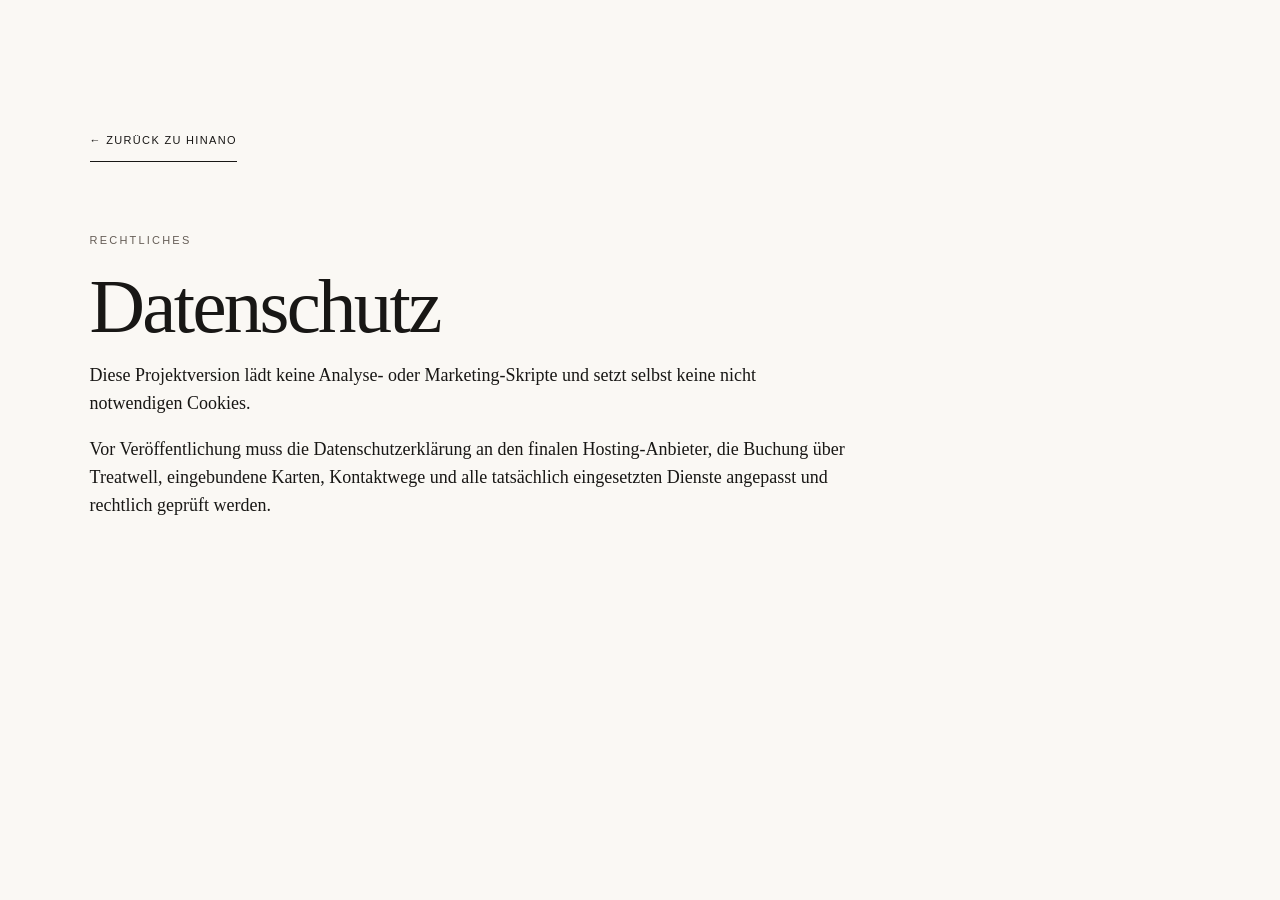
==== datenschutz.html @ ec7475c5 "Add files via upload" ====
<!doctype html><html lang="de"><head><meta charset="utf-8"><meta name="viewport" content="width=device-width,initial-scale=1"><title>Datenschutz · Hinano</title><link rel="stylesheet" href="styles.css"></head><body><main class="contact"><a class="quiet" href="index.html">← Zurück zu Hinano</a><div style="display:block;margin-top:70px"><p class="eyebrow">Rechtliches</p><h2>Datenschutz</h2></div><div style="max-width:760px;font-family:Georgia,serif;font-size:18px"><p>Diese Projektversion lädt keine Analyse- oder Marketing-Skripte und setzt selbst keine nicht notwendigen Cookies.</p><p>Vor Veröffentlichung muss die Datenschutzerklärung an den finalen Hosting-Anbieter, die Buchung über Treatwell, eingebundene Karten, Kontaktwege und alle tatsächlich eingesetzten Dienste angepasst und rechtlich geprüft werden.</p></div></main></body></html>
---- styles.css ----
:root{--cream:#f3efe8;--paper:#faf8f4;--ink:#181715;--earth:#544842;--cognac:#9b6845;--gold:#b28b50;--line:#d8d0c6}*{box-sizing:border-box}html{scroll-behavior:smooth}body{margin:0;background:var(--paper);color:var(--ink);font-family:Arial,Helvetica,sans-serif;font-size:16px;line-height:1.55}h1,h2,h3{font-family:Georgia,'Times New Roman',serif;font-weight:400;line-height:.98;margin:0}a{color:inherit;text-decoration:none}.site-header{height:86px;display:grid;grid-template-columns:180px 1fr 120px;align-items:center;padding:0 4vw;position:sticky;top:0;z-index:20;background:rgba(250,248,244,.94);backdrop-filter:blur(14px);border-bottom:1px solid rgba(0,0,0,.06)}.brand img{width:150px;display:block}.site-header nav{display:flex;justify-content:center;gap:32px;font-size:12px;text-transform:uppercase;letter-spacing:.12em}.book{display:inline-flex;justify-content:center;align-items:center;background:var(--ink);color:white;padding:16px 24px;text-transform:uppercase;letter-spacing:.12em;font-size:12px}.book.small{padding:12px 18px}.menu,.mobile-nav{display:none}.hero{min-height:calc(100vh - 86px);display:grid;grid-template-columns:48% 52%;background:var(--cream)}.hero-copy{padding:8vh 7vw 6vh;display:flex;flex-direction:column;justify-content:center}.hero-logo{width:min(390px,80%);margin-bottom:6vh}.eyebrow{text-transform:uppercase;letter-spacing:.2em;font-size:11px;margin:0 0 20px;color:#655d56}.hero h1{font-size:clamp(56px,6.2vw,104px);letter-spacing:-.04em}.lead{font-family:Georgia,serif;font-size:20px;max-width:540px;margin:28px 0}.actions{display:flex;gap:22px;align-items:center}.quiet{display:inline-block;border-bottom:1px solid;padding:12px 0;text-transform:uppercase;letter-spacing:.12em;font-size:11px}.location{margin-top:40px;font-size:12px;letter-spacing:.08em}.hero-image{position:relative;min-height:650px;overflow:hidden}.hero-image img{width:100%;height:100%;object-fit:cover}.image-note{position:absolute;left:30px;bottom:30px;background:rgba(250,248,244,.9);padding:12px 16px;font-family:Georgia,serif}.statement{padding:130px 8vw;text-align:center;max-width:1050px;margin:auto}.statement h2,.section-title h2,.experience h2,.team h2,.contact h2{font-size:clamp(48px,6vw,86px);letter-spacing:-.035em}.statement>p:not(.eyebrow){font-family:Georgia,serif;font-size:23px;max-width:720px;margin:32px auto}.pillars{display:flex;justify-content:center;gap:0;margin-top:55px}.pillars span{padding:0 40px;border-right:1px solid var(--line);text-transform:uppercase;letter-spacing:.18em;font-size:11px}.pillars span:last-child{border:0}.treatments{padding:110px 6vw;background:var(--earth);color:#f7f3ed}.section-title{max-width:720px;margin-bottom:60px}.section-title>p:last-child{max-width:580px;font-family:Georgia,serif;font-size:19px}.treatments .eyebrow{color:#d6c9bd}.cards{display:grid;grid-template-columns:1fr 1fr;border-top:1px solid rgba(255,255,255,.25)}.cards article{padding:48px 5vw 52px 0;border-bottom:1px solid rgba(255,255,255,.25)}.cards article:nth-child(odd){border-right:1px solid rgba(255,255,255,.25)}.cards article:nth-child(even){padding-left:5vw}.cards article>span{color:#d6c9bd;font-size:11px;letter-spacing:.15em}.cards h3{font-size:38px;margin:20px 0}.cards p{max-width:520px;color:#ddd4cb}.prices{display:flex;gap:16px;flex-wrap:wrap;margin:26px 0}.prices b{font-weight:400;font-size:12px;border:1px solid rgba(255,255,255,.25);padding:8px 10px}.cards a{font-size:12px;text-transform:uppercase;letter-spacing:.14em}.offer{margin-top:60px;border:1px solid rgba(255,255,255,.35);padding:30px;display:grid;grid-template-columns:1fr 1fr 2fr;align-items:center}.offer span{text-transform:uppercase;letter-spacing:.15em;font-size:11px}.offer strong{font-family:Georgia,serif;font-size:30px;font-weight:400}.offer p{margin:0}.experience{padding:120px 7vw;display:grid;grid-template-columns:1fr 1fr;gap:80px}.experience-grid{display:grid;grid-template-columns:1fr 1fr}.experience-grid article{padding:30px;border-top:1px solid var(--line)}.experience-grid b{font-family:Georgia,serif;font-size:24px;font-weight:400}.experience-grid p{font-size:14px;color:#5c554f}.team{display:grid;grid-template-columns:48% 52%;background:#1d1b19;color:white}.team-photo img{width:100%;height:100%;min-height:720px;object-fit:cover;object-position:center 25%}.team-copy{padding:110px 8vw;display:flex;flex-direction:column;justify-content:center}.team .eyebrow{color:#bcb2a9}.team-copy>p:not(.eyebrow){font-family:Georgia,serif;font-size:19px;color:#d6d0c9;max-width:580px;margin:32px 0}.team-names{margin-top:30px;border-top:1px solid #514d48}.team-names div{display:flex;justify-content:space-between;gap:20px;padding:20px 0;border-bottom:1px solid #514d48}.team-names strong{font-family:Georgia,serif;font-size:20px;font-weight:400}.team-names span{color:#bcb2a9;font-size:13px}.studio{padding:120px 6vw}.gallery{display:grid;grid-template-columns:1fr 1.5fr 1fr;gap:14px}.gallery img{width:100%;height:560px;object-fit:cover}.gallery img:first-child,.gallery img:last-child{height:440px;margin-top:60px}.booking{padding:130px 6vw;text-align:center;background:var(--cream)}.booking img{width:300px;max-width:70%;margin-bottom:40px}.booking h2{font-size:clamp(54px,7vw,100px)}.booking>p:not(.eyebrow){font-family:Georgia,serif;font-size:20px}.booking .book{margin:24px 0 14px}.booking small{display:block;color:#706961}.contact{padding:120px 7vw}.contact>div:first-child{display:grid;grid-template-columns:1fr 1.3fr;margin-bottom:70px}.contact-grid{display:grid;grid-template-columns:repeat(3,1fr);border-top:1px solid var(--line);border-bottom:1px solid var(--line)}.contact-grid>div{padding:32px 30px 32px 0}.contact-grid b{text-transform:uppercase;letter-spacing:.16em;font-size:11px}.contact-grid p{font-family:Georgia,serif;font-size:18px}footer{background:var(--earth);color:white;padding:70px 7vw 35px;text-align:center}footer img{width:240px}footer>p{font-family:Georgia,serif;font-size:20px}footer>div{display:flex;justify-content:center;gap:25px;margin-top:45px;padding-top:25px;border-top:1px solid rgba(255,255,255,.2);font-size:11px;text-transform:uppercase;letter-spacing:.1em}.notice{position:fixed;left:50%;bottom:25px;transform:translate(-50%,120px);background:#181715;color:white;padding:14px 18px;font-size:13px;z-index:50;transition:.3s}.notice.show{transform:translate(-50%,0)}
@media(max-width:900px){.site-header{grid-template-columns:1fr auto auto;gap:16px;height:72px}.brand img{width:120px}.site-header nav{display:none}.menu{display:block;border:0;background:none;text-transform:uppercase;letter-spacing:.12em;font-size:11px}.mobile-nav{position:fixed;top:72px;left:0;right:0;z-index:19;background:var(--paper);padding:25px 5vw;border-bottom:1px solid var(--line)}.mobile-nav.open{display:grid;gap:18px}.hero{grid-template-columns:1fr}.hero-copy{padding:70px 7vw}.hero-logo{margin-bottom:45px}.hero-image{min-height:65vh}.experience,.team{grid-template-columns:1fr}.team-photo img{min-height:520px}.gallery{grid-template-columns:1fr 1fr}.gallery img,.gallery img:first-child,.gallery img:last-child{height:380px;margin:0}.gallery img:nth-child(2){grid-column:span 2}.contact>div:first-child{grid-template-columns:1fr}.contact-grid{grid-template-columns:1fr}.offer{grid-template-columns:1fr;gap:10px}.cards{grid-template-columns:1fr}.cards article:nth-child(odd){border-right:0}.cards article:nth-child(even){padding-left:0}.pillars{flex-direction:column;gap:12px}.pillars span{border:0;padding:0}.experience{gap:40px}.actions{align-items:flex-start;flex-direction:column}}@media(max-width:560px){.site-header .book.small{display:none}.site-header{grid-template-columns:1fr auto}.hero h1{font-size:52px}.statement,.treatments,.experience,.studio,.contact{padding-top:85px;padding-bottom:85px}.statement h2,.section-title h2,.experience h2,.team h2,.contact h2{font-size:46px}.cards h3{font-size:31px}.experience-grid{grid-template-columns:1fr}.team-copy{padding:80px 7vw}.team-names div{flex-direction:column}.gallery{display:block}.gallery img,.gallery img:first-child,.gallery img:last-child{height:320px;margin:0 0 12px}.contact-grid{display:block}footer>div{flex-wrap:wrap}.hero-image{min-height:500px}}
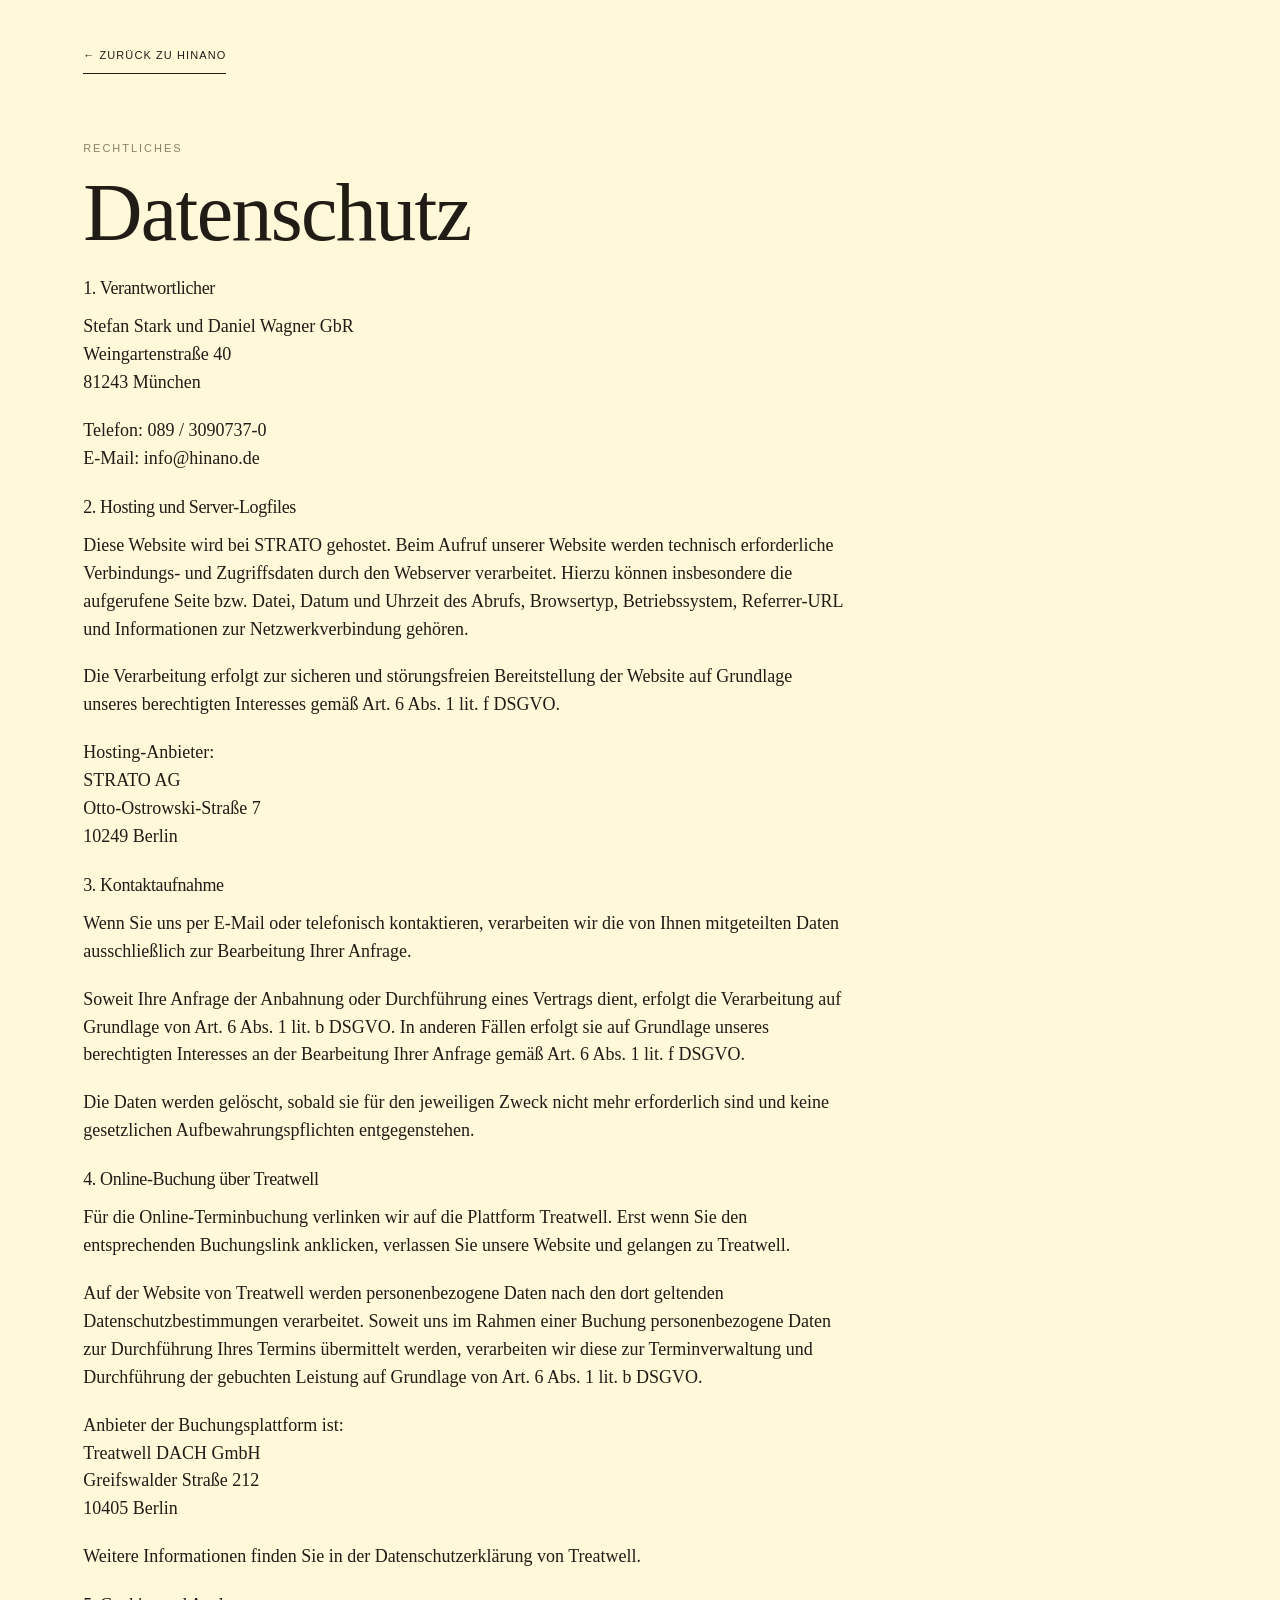
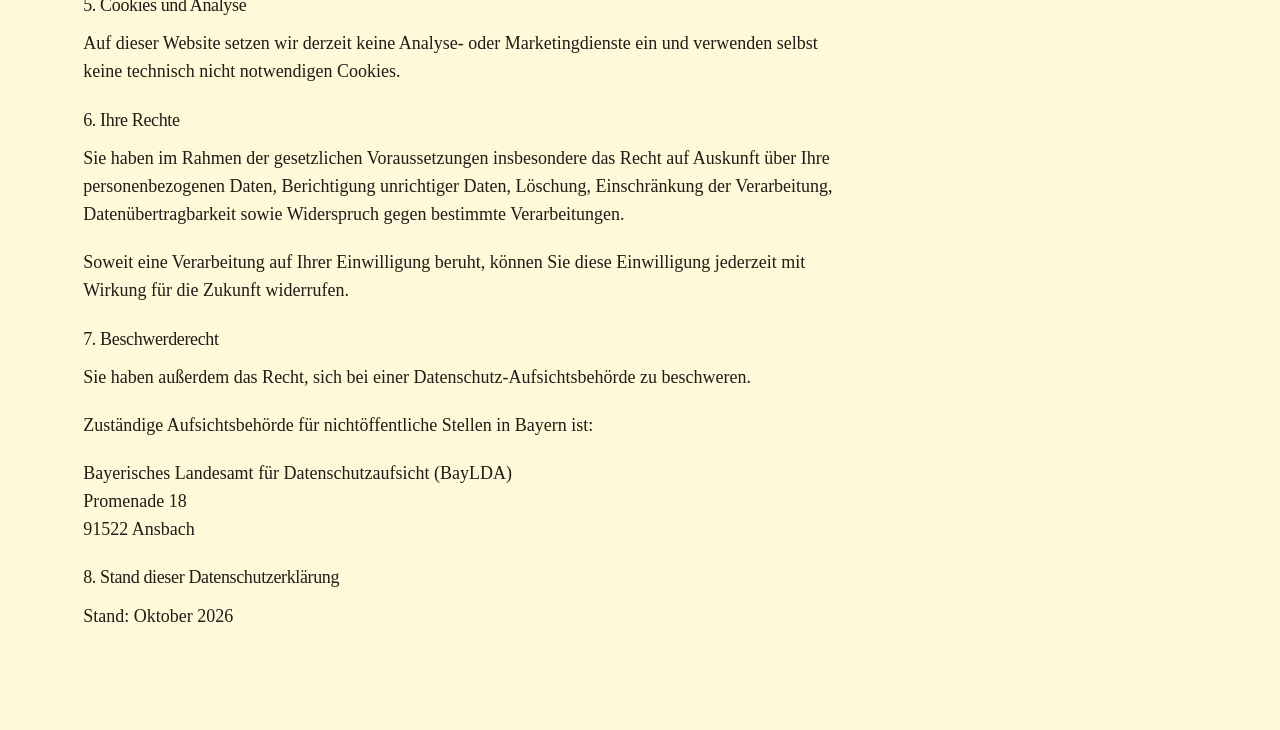
==== commit 5c2d59a2: "Add files via upload" ====
--- a/datenschutz.html
+++ b/datenschutz.html
@@ -1 +1,13 @@
-<!doctype html><html lang="de"><head><meta charset="utf-8"><meta name="viewport" content="width=device-width,initial-scale=1"><title>Datenschutz · Hinano</title><link rel="stylesheet" href="styles.css"></head><body><main class="contact"><a class="quiet" href="index.html">← Zurück zu Hinano</a><div style="display:block;margin-top:70px"><p class="eyebrow">Rechtliches</p><h2>Datenschutz</h2></div><div style="max-width:760px;font-family:Georgia,serif;font-size:18px"><p>Diese Projektversion lädt keine Analyse- oder Marketing-Skripte und setzt selbst keine nicht notwendigen Cookies.</p><p>Vor Veröffentlichung muss die Datenschutzerklärung an den finalen Hosting-Anbieter, die Buchung über Treatwell, eingebundene Karten, Kontaktwege und alle tatsächlich eingesetzten Dienste angepasst und rechtlich geprüft werden.</p></div></main></body></html>
+<!doctype html>
+<html lang="de"><head><meta charset="utf-8"><meta name="viewport" content="width=device-width,initial-scale=1"><title>Datenschutz · Hinano</title><link rel="stylesheet" href="styles.css"><style>
+.legal-page{min-height:100vh;background:#fff8d9;padding:42px 6.5vw 80px;color:#211c16}.legal-page .legal-back{display:inline-block;font:11px "Plus Jakarta Sans",sans-serif;letter-spacing:.1em;text-transform:uppercase;border-bottom:1px solid #211c16;padding-bottom:12px}.legal-page .legal-kicker{margin:68px 0 18px;font:11px "Plus Jakarta Sans",sans-serif;letter-spacing:.18em;text-transform:uppercase;color:#8d806a}.legal-page h1{font-size:clamp(54px,7vw,82px);line-height:1;margin:0 0 22px}.legal-copy{max-width:760px;font:18px/1.55 Georgia,"Times New Roman",serif}.legal-copy p{margin:0 0 20px}.legal-copy h2{font:18px/1.4 Georgia,"Times New Roman",serif;margin:22px 0 12px}.legal-copy strong{font-weight:400}@media(max-width:600px){.legal-page{padding:28px 7vw 55px}.legal-page .legal-kicker{margin-top:54px}.legal-copy{font-size:16px}}
+</style></head><body><main class="legal-page"><a class="legal-back" href="index.html">← Zurück zu Hinano</a><p class="legal-kicker">Rechtliches</p><h1>Datenschutz</h1><div class="legal-copy">
+<h2>1. Verantwortlicher</h2><p>Stefan Stark und Daniel Wagner GbR<br>Weingartenstraße 40<br>81243 München</p><p>Telefon: 089 / 3090737-0<br>E-Mail: info@hinano.de</p>
+<h2>2. Hosting und Server-Logfiles</h2><p>Diese Website wird bei STRATO gehostet. Beim Aufruf unserer Website werden technisch erforderliche Verbindungs- und Zugriffsdaten durch den Webserver verarbeitet. Hierzu können insbesondere die aufgerufene Seite bzw. Datei, Datum und Uhrzeit des Abrufs, Browsertyp, Betriebssystem, Referrer-URL und Informationen zur Netzwerkverbindung gehören.</p><p>Die Verarbeitung erfolgt zur sicheren und störungsfreien Bereitstellung der Website auf Grundlage unseres berechtigten Interesses gemäß Art. 6 Abs. 1 lit. f DSGVO.</p><p>Hosting-Anbieter:<br>STRATO AG<br>Otto-Ostrowski-Straße 7<br>10249 Berlin</p>
+<h2>3. Kontaktaufnahme</h2><p>Wenn Sie uns per E-Mail oder telefonisch kontaktieren, verarbeiten wir die von Ihnen mitgeteilten Daten ausschließlich zur Bearbeitung Ihrer Anfrage.</p><p>Soweit Ihre Anfrage der Anbahnung oder Durchführung eines Vertrags dient, erfolgt die Verarbeitung auf Grundlage von Art. 6 Abs. 1 lit. b DSGVO. In anderen Fällen erfolgt sie auf Grundlage unseres berechtigten Interesses an der Bearbeitung Ihrer Anfrage gemäß Art. 6 Abs. 1 lit. f DSGVO.</p><p>Die Daten werden gelöscht, sobald sie für den jeweiligen Zweck nicht mehr erforderlich sind und keine gesetzlichen Aufbewahrungspflichten entgegenstehen.</p>
+<h2>4. Online-Buchung über Treatwell</h2><p>Für die Online-Terminbuchung verlinken wir auf die Plattform Treatwell. Erst wenn Sie den entsprechenden Buchungslink anklicken, verlassen Sie unsere Website und gelangen zu Treatwell.</p><p>Auf der Website von Treatwell werden personenbezogene Daten nach den dort geltenden Datenschutzbestimmungen verarbeitet. Soweit uns im Rahmen einer Buchung personenbezogene Daten zur Durchführung Ihres Termins übermittelt werden, verarbeiten wir diese zur Terminverwaltung und Durchführung der gebuchten Leistung auf Grundlage von Art. 6 Abs. 1 lit. b DSGVO.</p><p>Anbieter der Buchungsplattform ist:<br>Treatwell DACH GmbH<br>Greifswalder Straße 212<br>10405 Berlin</p><p>Weitere Informationen finden Sie in der Datenschutzerklärung von Treatwell.</p>
+<h2>5. Cookies und Analyse</h2><p>Auf dieser Website setzen wir derzeit keine Analyse- oder Marketingdienste ein und verwenden selbst keine technisch nicht notwendigen Cookies.</p>
+<h2>6. Ihre Rechte</h2><p>Sie haben im Rahmen der gesetzlichen Voraussetzungen insbesondere das Recht auf Auskunft über Ihre personenbezogenen Daten, Berichtigung unrichtiger Daten, Löschung, Einschränkung der Verarbeitung, Datenübertragbarkeit sowie Widerspruch gegen bestimmte Verarbeitungen.</p><p>Soweit eine Verarbeitung auf Ihrer Einwilligung beruht, können Sie diese Einwilligung jederzeit mit Wirkung für die Zukunft widerrufen.</p>
+<h2>7. Beschwerderecht</h2><p>Sie haben außerdem das Recht, sich bei einer Datenschutz-Aufsichtsbehörde zu beschweren.</p><p>Zuständige Aufsichtsbehörde für nichtöffentliche Stellen in Bayern ist:</p><p>Bayerisches Landesamt für Datenschutzaufsicht (BayLDA)<br>Promenade 18<br>91522 Ansbach</p>
+<h2>8. Stand dieser Datenschutzerklärung</h2><p>Stand: Oktober 2026</p>
+</div></main></body></html>
--- a/styles.css
+++ b/styles.css
@@ -1,2 +1,267 @@
 :root{--cream:#f3efe8;--paper:#faf8f4;--ink:#181715;--earth:#544842;--cognac:#9b6845;--gold:#b28b50;--line:#d8d0c6}*{box-sizing:border-box}html{scroll-behavior:smooth}body{margin:0;background:var(--paper);color:var(--ink);font-family:Arial,Helvetica,sans-serif;font-size:16px;line-height:1.55}h1,h2,h3{font-family:Georgia,'Times New Roman',serif;font-weight:400;line-height:.98;margin:0}a{color:inherit;text-decoration:none}.site-header{height:86px;display:grid;grid-template-columns:180px 1fr 120px;align-items:center;padding:0 4vw;position:sticky;top:0;z-index:20;background:rgba(250,248,244,.94);backdrop-filter:blur(14px);border-bottom:1px solid rgba(0,0,0,.06)}.brand img{width:150px;display:block}.site-header nav{display:flex;justify-content:center;gap:32px;font-size:12px;text-transform:uppercase;letter-spacing:.12em}.book{display:inline-flex;justify-content:center;align-items:center;background:var(--ink);color:white;padding:16px 24px;text-transform:uppercase;letter-spacing:.12em;font-size:12px}.book.small{padding:12px 18px}.menu,.mobile-nav{display:none}.hero{min-height:calc(100vh - 86px);display:grid;grid-template-columns:48% 52%;background:var(--cream)}.hero-copy{padding:8vh 7vw 6vh;display:flex;flex-direction:column;justify-content:center}.hero-logo{width:min(390px,80%);margin-bottom:6vh}.eyebrow{text-transform:uppercase;letter-spacing:.2em;font-size:11px;margin:0 0 20px;color:#655d56}.hero h1{font-size:clamp(56px,6.2vw,104px);letter-spacing:-.04em}.lead{font-family:Georgia,serif;font-size:20px;max-width:540px;margin:28px 0}.actions{display:flex;gap:22px;align-items:center}.quiet{display:inline-block;border-bottom:1px solid;padding:12px 0;text-transform:uppercase;letter-spacing:.12em;font-size:11px}.location{margin-top:40px;font-size:12px;letter-spacing:.08em}.hero-image{position:relative;min-height:650px;overflow:hidden}.hero-image img{width:100%;height:100%;object-fit:cover}.image-note{position:absolute;left:30px;bottom:30px;background:rgba(250,248,244,.9);padding:12px 16px;font-family:Georgia,serif}.statement{padding:130px 8vw;text-align:center;max-width:1050px;margin:auto}.statement h2,.section-title h2,.experience h2,.team h2,.contact h2{font-size:clamp(48px,6vw,86px);letter-spacing:-.035em}.statement>p:not(.eyebrow){font-family:Georgia,serif;font-size:23px;max-width:720px;margin:32px auto}.pillars{display:flex;justify-content:center;gap:0;margin-top:55px}.pillars span{padding:0 40px;border-right:1px solid var(--line);text-transform:uppercase;letter-spacing:.18em;font-size:11px}.pillars span:last-child{border:0}.treatments{padding:110px 6vw;background:var(--earth);color:#f7f3ed}.section-title{max-width:720px;margin-bottom:60px}.section-title>p:last-child{max-width:580px;font-family:Georgia,serif;font-size:19px}.treatments .eyebrow{color:#d6c9bd}.cards{display:grid;grid-template-columns:1fr 1fr;border-top:1px solid rgba(255,255,255,.25)}.cards article{padding:48px 5vw 52px 0;border-bottom:1px solid rgba(255,255,255,.25)}.cards article:nth-child(odd){border-right:1px solid rgba(255,255,255,.25)}.cards article:nth-child(even){padding-left:5vw}.cards article>span{color:#d6c9bd;font-size:11px;letter-spacing:.15em}.cards h3{font-size:38px;margin:20px 0}.cards p{max-width:520px;color:#ddd4cb}.prices{display:flex;gap:16px;flex-wrap:wrap;margin:26px 0}.prices b{font-weight:400;font-size:12px;border:1px solid rgba(255,255,255,.25);padding:8px 10px}.cards a{font-size:12px;text-transform:uppercase;letter-spacing:.14em}.offer{margin-top:60px;border:1px solid rgba(255,255,255,.35);padding:30px;display:grid;grid-template-columns:1fr 1fr 2fr;align-items:center}.offer span{text-transform:uppercase;letter-spacing:.15em;font-size:11px}.offer strong{font-family:Georgia,serif;font-size:30px;font-weight:400}.offer p{margin:0}.experience{padding:120px 7vw;display:grid;grid-template-columns:1fr 1fr;gap:80px}.experience-grid{display:grid;grid-template-columns:1fr 1fr}.experience-grid article{padding:30px;border-top:1px solid var(--line)}.experience-grid b{font-family:Georgia,serif;font-size:24px;font-weight:400}.experience-grid p{font-size:14px;color:#5c554f}.team{display:grid;grid-template-columns:48% 52%;background:#1d1b19;color:white}.team-photo img{width:100%;height:100%;min-height:720px;object-fit:cover;object-position:center 25%}.team-copy{padding:110px 8vw;display:flex;flex-direction:column;justify-content:center}.team .eyebrow{color:#bcb2a9}.team-copy>p:not(.eyebrow){font-family:Georgia,serif;font-size:19px;color:#d6d0c9;max-width:580px;margin:32px 0}.team-names{margin-top:30px;border-top:1px solid #514d48}.team-names div{display:flex;justify-content:space-between;gap:20px;padding:20px 0;border-bottom:1px solid #514d48}.team-names strong{font-family:Georgia,serif;font-size:20px;font-weight:400}.team-names span{color:#bcb2a9;font-size:13px}.studio{padding:120px 6vw}.gallery{display:grid;grid-template-columns:1fr 1.5fr 1fr;gap:14px}.gallery img{width:100%;height:560px;object-fit:cover}.gallery img:first-child,.gallery img:last-child{height:440px;margin-top:60px}.booking{padding:130px 6vw;text-align:center;background:var(--cream)}.booking img{width:300px;max-width:70%;margin-bottom:40px}.booking h2{font-size:clamp(54px,7vw,100px)}.booking>p:not(.eyebrow){font-family:Georgia,serif;font-size:20px}.booking .book{margin:24px 0 14px}.booking small{display:block;color:#706961}.contact{padding:120px 7vw}.contact>div:first-child{display:grid;grid-template-columns:1fr 1.3fr;margin-bottom:70px}.contact-grid{display:grid;grid-template-columns:repeat(3,1fr);border-top:1px solid var(--line);border-bottom:1px solid var(--line)}.contact-grid>div{padding:32px 30px 32px 0}.contact-grid b{text-transform:uppercase;letter-spacing:.16em;font-size:11px}.contact-grid p{font-family:Georgia,serif;font-size:18px}footer{background:var(--earth);color:white;padding:70px 7vw 35px;text-align:center}footer img{width:240px}footer>p{font-family:Georgia,serif;font-size:20px}footer>div{display:flex;justify-content:center;gap:25px;margin-top:45px;padding-top:25px;border-top:1px solid rgba(255,255,255,.2);font-size:11px;text-transform:uppercase;letter-spacing:.1em}.notice{position:fixed;left:50%;bottom:25px;transform:translate(-50%,120px);background:#181715;color:white;padding:14px 18px;font-size:13px;z-index:50;transition:.3s}.notice.show{transform:translate(-50%,0)}
 @media(max-width:900px){.site-header{grid-template-columns:1fr auto auto;gap:16px;height:72px}.brand img{width:120px}.site-header nav{display:none}.menu{display:block;border:0;background:none;text-transform:uppercase;letter-spacing:.12em;font-size:11px}.mobile-nav{position:fixed;top:72px;left:0;right:0;z-index:19;background:var(--paper);padding:25px 5vw;border-bottom:1px solid var(--line)}.mobile-nav.open{display:grid;gap:18px}.hero{grid-template-columns:1fr}.hero-copy{padding:70px 7vw}.hero-logo{margin-bottom:45px}.hero-image{min-height:65vh}.experience,.team{grid-template-columns:1fr}.team-photo img{min-height:520px}.gallery{grid-template-columns:1fr 1fr}.gallery img,.gallery img:first-child,.gallery img:last-child{height:380px;margin:0}.gallery img:nth-child(2){grid-column:span 2}.contact>div:first-child{grid-template-columns:1fr}.contact-grid{grid-template-columns:1fr}.offer{grid-template-columns:1fr;gap:10px}.cards{grid-template-columns:1fr}.cards article:nth-child(odd){border-right:0}.cards article:nth-child(even){padding-left:0}.pillars{flex-direction:column;gap:12px}.pillars span{border:0;padding:0}.experience{gap:40px}.actions{align-items:flex-start;flex-direction:column}}@media(max-width:560px){.site-header .book.small{display:none}.site-header{grid-template-columns:1fr auto}.hero h1{font-size:52px}.statement,.treatments,.experience,.studio,.contact{padding-top:85px;padding-bottom:85px}.statement h2,.section-title h2,.experience h2,.team h2,.contact h2{font-size:46px}.cards h3{font-size:31px}.experience-grid{grid-template-columns:1fr}.team-copy{padding:80px 7vw}.team-names div{flex-direction:column}.gallery{display:block}.gallery img,.gallery img:first-child,.gallery img:last-child{height:320px;margin:0 0 12px}.contact-grid{display:block}footer>div{flex-wrap:wrap}.hero-image{min-height:500px}}
+
+/* Neue Studiofotografie */
+.gallery-new{display:grid;grid-template-columns:1.25fr .75fr;grid-template-rows:520px 430px;gap:14px}.gallery-new figure{position:relative;margin:0;overflow:hidden;background:#e8e0d6}.gallery-new figure img{width:100%;height:100%;margin:0;display:block;object-fit:cover;transition:transform .7s ease}.gallery-new figure:hover img{transform:scale(1.015)}.gallery-new figcaption{position:absolute;left:20px;bottom:18px;background:rgba(250,248,244,.9);backdrop-filter:blur(8px);padding:9px 12px;font-size:10px;text-transform:uppercase;letter-spacing:.15em}.gallery-reception{grid-column:1}.gallery-treatment{grid-column:2}.gallery-curtains{grid-column:1}.gallery-entrance{grid-column:2}.gallery-new .gallery-treatment img,.gallery-new .gallery-curtains img{object-position:center center}
+@media(max-width:900px){.gallery-new{grid-template-columns:1fr 1fr;grid-template-rows:400px 400px}.gallery-new figure,.gallery-new .gallery-reception,.gallery-new .gallery-treatment,.gallery-new .gallery-curtains,.gallery-new .gallery-entrance{grid-column:auto}.gallery-new figure img{height:100%}}
+@media(max-width:560px){.gallery-new{display:grid;grid-template-columns:1fr;grid-template-rows:none;gap:12px}.gallery-new figure,.gallery-new .gallery-reception,.gallery-new .gallery-treatment,.gallery-new .gallery-curtains,.gallery-new .gallery-entrance{grid-column:1;height:auto}.gallery-new figure img{height:auto;aspect-ratio:4/5;object-fit:cover}.gallery-new .gallery-reception img,.gallery-new .gallery-entrance img{aspect-ratio:4/3}}
+
+/* Team redesign */
+.team{display:block;background:#1d1b19;color:white;padding:120px 6vw}.team-intro{max-width:760px;margin-bottom:60px}.team-intro .eyebrow{color:#bcb2a9}.team-intro>p:last-child{font-family:Georgia,serif;font-size:19px;color:#d6d0c9;max-width:600px;margin:28px 0 0}.team-grid{display:grid;grid-template-columns:1fr 1fr;gap:1px;background:#514d48;border:1px solid #514d48}.team-card{background:#1d1b19;display:grid;grid-template-columns:minmax(180px,42%) 1fr;min-height:390px}.team-card img{width:100%;height:100%;object-fit:cover;aspect-ratio:1/1}.team-card>div{padding:38px 34px;display:flex;flex-direction:column;justify-content:center}.team-card h3{font-size:36px;margin:0 0 8px}.team-role{text-transform:uppercase;letter-spacing:.14em;font-size:10px;color:#bcb2a9;margin:0 0 24px}.team-card p:last-child{color:#d6d0c9;font-size:14px;line-height:1.65;margin:0}
+@media(max-width:1100px){.team-grid{grid-template-columns:1fr}.team-card{grid-template-columns:38% 1fr}}
+@media(max-width:650px){.team{padding:85px 7vw}.team-card{display:block}.team-card img{height:auto;aspect-ratio:1/1}.team-card>div{padding:30px 25px 36px}.team-card h3{font-size:32px}}
+
+/* 2026 editorial luxury refinement based on approved redesign direction */
+:root{--cream:#FAF7F2;--card:#F4EEE5;--sand:#EADBCE;--cognac:#A87B51;--gold:#C5A880;--dark:#1C1917;--charcoal:#24201E;--muted:#78716C}
+body{background:var(--cream);color:var(--dark);font-family:"Plus Jakarta Sans",sans-serif}
+h1,h2,h3,.statement h2,.experience h2,.booking h2,.contact h2,.team h2{font-family:"Cormorant Garamond",serif;font-weight:400;letter-spacing:-.02em}
+.site-header{background:rgba(250,247,242,.92);backdrop-filter:blur(14px);border-bottom:1px solid rgba(234,219,206,.65)}
+.site-header nav a,.site-header .small,.eyebrow{letter-spacing:.2em;text-transform:uppercase}
+.hero{background:var(--cream);gap:clamp(2rem,5vw,5rem)}
+.hero h1{font-size:clamp(4rem,7vw,7.6rem);line-height:.9}.hero h1 br+*{font-style:italic}
+.hero-image{box-shadow:0 30px 70px rgba(28,25,23,.14)}
+.statement{background:rgba(244,238,229,.62)}
+.statement h2,.section-title h2,.team-intro h2{font-size:clamp(3.3rem,6vw,6rem);line-height:.94}
+.cards article{background:transparent;border:1px solid var(--sand);box-shadow:none;transition:.3s ease}.cards article:hover{border-color:var(--cognac);transform:translateY(-3px)}
+.cards h3{font-size:2.15rem}.offer{background:var(--card);border:1px solid var(--sand)}
+.experience,.team{background:var(--charcoal);color:var(--cream)}.experience .eyebrow,.team .eyebrow,.team-role{color:var(--gold)}
+.experience-grid article{border-color:rgba(197,168,128,.25)}.experience-grid b{font-family:"Cormorant Garamond",serif;color:var(--gold);font-size:1.8rem;font-weight:400}
+.gallery figure{border:1px solid rgba(234,219,206,.7);box-shadow:none}.gallery img{transition:transform .7s ease}.gallery figure:hover img{transform:scale(1.025)}
+.team-card{background:transparent!important;border:0!important;border-top:1px solid rgba(197,168,128,.28)!important;border-radius:0!important;padding-top:2rem!important}.team-card img{border:1px solid rgba(197,168,128,.45);box-shadow:0 18px 40px rgba(0,0,0,.18)}.team-card h3{font-size:2.35rem;color:var(--cream)}.team-card p:not(.team-role){color:#d6d3d1}
+.booking{background:rgba(234,219,206,.45)}
+.book{background:var(--dark);border-color:var(--dark);letter-spacing:.18em;text-transform:uppercase}.book:hover{background:var(--cognac);border-color:var(--cognac)}
+.quiet{letter-spacing:.12em}.contact{background:var(--cream)}
+footer{background:var(--charcoal)}
+@media(min-width:900px){.team-grid{gap:4.5rem 5rem}.team-card{align-items:flex-start}.team-card img{width:180px;height:180px}.gallery-new{grid-template-columns:1.35fr .85fr}.gallery-reception{grid-row:span 2}}
+
+/* Hero balance refinement: copy leads, photography supports */
+@media(min-width:901px){
+  .hero{grid-template-columns:minmax(0,62%) minmax(340px,38%);gap:0;min-height:calc(92vh - 86px);align-items:stretch}
+  .hero-copy{padding:5.5vh 6vw 5vh 5vw;justify-content:center}
+  .hero-logo{width:min(330px,58%);margin-bottom:3.5vh}
+  .hero h1{font-size:clamp(58px,5.7vw,96px);max-width:720px}
+  .lead{max-width:560px;margin:22px 0 24px}
+  .location{margin-top:26px}
+  .hero-image{min-height:0;height:calc(92vh - 86px);margin:2.8vh 2.8vw 2.8vh 0;box-shadow:0 24px 55px rgba(28,25,23,.12)}
+  .hero-image img{object-position:center center}
+  .image-note{left:22px;bottom:22px}
+}
+@media(min-width:1400px){
+  .hero{grid-template-columns:minmax(0,64%) minmax(380px,36%)}
+  .hero-copy{padding-left:5vw;padding-right:7vw}
+}
+
+/* Restored team presentation — 2026-10-04 */
+.team{display:block!important;background:#1d1b19!important;color:#fff!important;padding:0!important}
+.team-intro{display:none!important}
+.team-grid{display:grid!important;grid-template-columns:1fr 1fr!important;gap:0!important;background:#514d48!important;border:1px solid #514d48!important}
+.team-card{display:grid!important;grid-template-columns:42% 58%!important;min-height:390px!important;background:#1d1b19!important;border:0!important;border-top:0!important;padding:0!important;align-items:stretch!important}
+.team-card:nth-child(1),.team-card:nth-child(2){border-bottom:1px solid #514d48!important}
+.team-card:nth-child(1),.team-card:nth-child(3){border-right:1px solid #514d48!important}
+.team-card img{display:block!important;width:100%!important;height:100%!important;min-height:390px!important;aspect-ratio:auto!important;object-fit:cover!important;object-position:center!important;border:0!important;box-shadow:none!important;background:#fff!important}
+.team-card>div{padding:38px 34px!important;display:flex!important;flex-direction:column!important;justify-content:center!important}
+.team-card h3{font-family:Georgia,'Times New Roman',serif!important;font-size:36px!important;font-weight:400!important;line-height:1!important;color:#fff!important;margin:0 0 8px!important}
+.team-role{font-family:Arial,Helvetica,sans-serif!important;text-transform:uppercase!important;letter-spacing:.14em!important;font-size:10px!important;color:#c5a880!important;margin:0 0 24px!important}
+.team-card p:last-child{font-family:Arial,Helvetica,sans-serif!important;color:#eee9e3!important;font-size:14px!important;line-height:1.65!important;margin:0!important}
+@media(max-width:1100px){.team-grid{grid-template-columns:1fr!important}.team-card{grid-template-columns:38% 62%!important}.team-card:nth-child(1),.team-card:nth-child(2),.team-card:nth-child(3){border-right:0!important;border-bottom:1px solid #514d48!important}}
+@media(max-width:650px){.team-card{display:block!important;min-height:0!important}.team-card img{height:auto!important;min-height:0!important;aspect-ratio:1/1!important}.team-card>div{padding:30px 25px 36px!important}.team-card h3{font-size:32px!important}}
+
+/* Studio gallery correction only — keep all other sections unchanged */
+@media(min-width:901px){
+  .gallery-new{
+    grid-template-columns:1.25fr .75fr!important;
+    grid-template-rows:460px 460px!important;
+    gap:14px!important;
+  }
+  .gallery-new .gallery-reception,
+  .gallery-new .gallery-treatment,
+  .gallery-new .gallery-curtains,
+  .gallery-new .gallery-entrance{
+    grid-row:auto!important;
+  }
+  .gallery-new figure{
+    min-height:0!important;
+  }
+  .gallery-new figure img{
+    width:100%!important;
+    height:100%!important;
+    object-fit:cover!important;
+    margin:0!important;
+  }
+  .gallery-new .gallery-reception img{object-position:center center!important}
+  .gallery-new .gallery-treatment img{object-position:center center!important}
+  .gallery-new .gallery-curtains img{object-position:center center!important}
+  .gallery-new .gallery-entrance img{object-position:center center!important}
+}
+
+/* Premium typography + treatment refinement — requested 2026-10-04 */
+body,
+.site-header nav,
+.site-header .small,
+.book,
+.quiet,
+.eyebrow,
+.location,
+.cards p,
+.cards a,
+.team-role,
+.team-card p,
+.gallery-new figcaption,
+.contact-grid b,
+footer>div,
+.booking small,
+.notice{
+  font-family:"Plus Jakarta Sans",sans-serif!important;
+}
+body{font-weight:300}
+h1,h2,h3,
+.statement h2,.section-title h2,.experience h2,.booking h2,.contact h2,.team h2,
+.lead,.statement>p:not(.eyebrow),.section-title>p:last-child,
+.experience-grid b,.team-card h3,.contact-grid p,footer>p{
+  font-family:"Cormorant Garamond",serif!important;
+}
+.hero h1 em{font-style:italic;font-weight:300}
+.hero h1 br+*{font-style:normal}
+
+/* Keep header as the single brand mark in the hero area */
+.hero-logo{display:none!important}
+
+/* Team: preserve approved 2x2 layout, harmonize typography and soften portrait integration */
+.team-card h3{font-family:"Cormorant Garamond",serif!important;font-weight:400!important}
+.team-role{font-family:"Plus Jakarta Sans",sans-serif!important;font-weight:400!important}
+.team-card p:last-child{font-family:"Plus Jakarta Sans",sans-serif!important;font-weight:300!important}
+.team-card img{background:#eee7de!important;filter:saturate(.88) contrast(.97) brightness(.96)}
+
+/* Treatment nomenclature + quiet price typography */
+.ritual-name{margin:-10px 0 20px!important;color:var(--gold)!important;text-transform:uppercase;letter-spacing:.16em;font-size:10px!important;font-weight:400}
+.prices{display:block!important;margin:26px 0!important;color:#eee7de!important;font-size:12px!important;letter-spacing:.025em}
+.prices i{font-style:normal;color:rgba(238,231,222,.42);padding:0 9px}
+.prices b{border:0!important;padding:0!important;font-weight:300!important}
+
+/* Reopening message: editorial, not a sales banner */
+.offer{margin-top:64px!important;padding:28px 0!important;border:0!important;border-top:1px solid rgba(197,168,128,.35)!important;border-bottom:1px solid rgba(197,168,128,.35)!important;background:transparent!important;grid-template-columns:.8fr 1.25fr 2fr!important;gap:28px}
+.offer span{color:var(--gold);font-weight:400}
+.offer strong{font-family:"Cormorant Garamond",serif!important;font-size:28px!important;font-weight:400!important}
+.offer p{font-weight:300;color:#ddd4cb}
+
+/* Booking placeholder: guest-facing language only */
+.booking small{font-weight:300;letter-spacing:.02em}
+
+@media(max-width:900px){
+  .offer{grid-template-columns:1fr!important;gap:8px!important}
+}
+
+/* Header logo visibility adjustment only */
+.site-header .brand img{filter:brightness(.62) contrast(1.08);}
+
+/* Booking logo visibility: match header logo exactly */
+.booking > img{filter:brightness(.62) contrast(1.08);}
+
+/* Mobile treatment cards only — complete frames and consistent inner spacing */
+@media (max-width: 900px){
+  .treatments .cards{
+    border-top:0;
+    gap:12px;
+  }
+  .treatments .cards article,
+  .treatments .cards article:nth-child(odd),
+  .treatments .cards article:nth-child(even){
+    border:1px solid rgba(255,255,255,.25);
+    padding:40px 24px 44px 24px;
+  }
+}
+
+/* Mobile: prevent enlarged iPhone text from widening the treatment cards */
+@media (max-width: 900px){
+  .treatments .cards article{
+    min-width:0;
+  }
+  .treatments .cards h3{
+    min-width:0;
+    overflow-wrap:anywhere;
+    word-break:break-word;
+  }
+  .treatments .cards .prices{
+    min-width:0;
+    overflow-wrap:anywhere;
+  }
+}
+
+
+/* Discreet service-boundary note in the booking area */
+.booking-note{
+  max-width: 760px;
+  margin: 34px auto 0;
+  text-align: left;
+  border-top: 1px solid var(--line);
+  border-bottom: 1px solid var(--line);
+}
+.booking-note summary{
+  list-style: none;
+  cursor: pointer;
+  padding: 17px 0;
+  text-align: center;
+  text-transform: uppercase;
+  letter-spacing: .16em;
+  font-family: "Plus Jakarta Sans",sans-serif;
+  font-size: 11px;
+  color: #706961;
+}
+.booking-note summary::-webkit-details-marker{display:none}
+.booking-note summary::after{
+  content:"+";
+  margin-left:10px;
+  font-size:14px;
+  letter-spacing:0;
+}
+.booking-note[open] summary::after{content:"−"}
+.booking-note-content{
+  padding: 0 10px 22px;
+  color:#706961;
+  font-family:"Plus Jakarta Sans",sans-serif;
+  font-size:13px;
+  line-height:1.7;
+}
+.booking-note-content p{margin:0 0 10px}
+.booking-note-content p:last-child{margin-bottom:0}
+.booking-note-content strong{font-weight:500;color:#514b45}
+@media(max-width:900px){
+  .booking-note{margin-top:30px}
+  .booking-note-content{font-size:12px;line-height:1.65}
+}
+
+
+/* Live-site sync (2026-10-10): service-boundary notice is always visible */
+.booking-note{
+  display:block;
+  max-width:760px;
+  margin:34px auto 24px;
+  padding:0 10px 22px;
+  text-align:left;
+  border-top:1px solid var(--line);
+  border-bottom:1px solid var(--line);
+}
+.booking-note-title{
+  margin:0;
+  padding:17px 0 20px;
+  text-align:center;
+  text-transform:uppercase;
+  letter-spacing:.16em;
+  font-family:"Plus Jakarta Sans",sans-serif;
+  font-size:11px;
+  color:#706961;
+}
+.booking-note-content{
+  padding:0;
+  color:#706961;
+  font-family:"Plus Jakarta Sans",sans-serif;
+  font-size:13px;
+  line-height:1.7;
+}
+.booking-note-content p{margin:0 0 10px}
+.booking-note-content p:last-child{margin-bottom:0}
+.booking-note-content strong{font-weight:500;color:#514b45}
+@media(max-width:900px){
+  .booking-note{margin-top:30px;padding:0 0 20px}
+  .booking-note-content{font-size:12px;line-height:1.65}
+}
